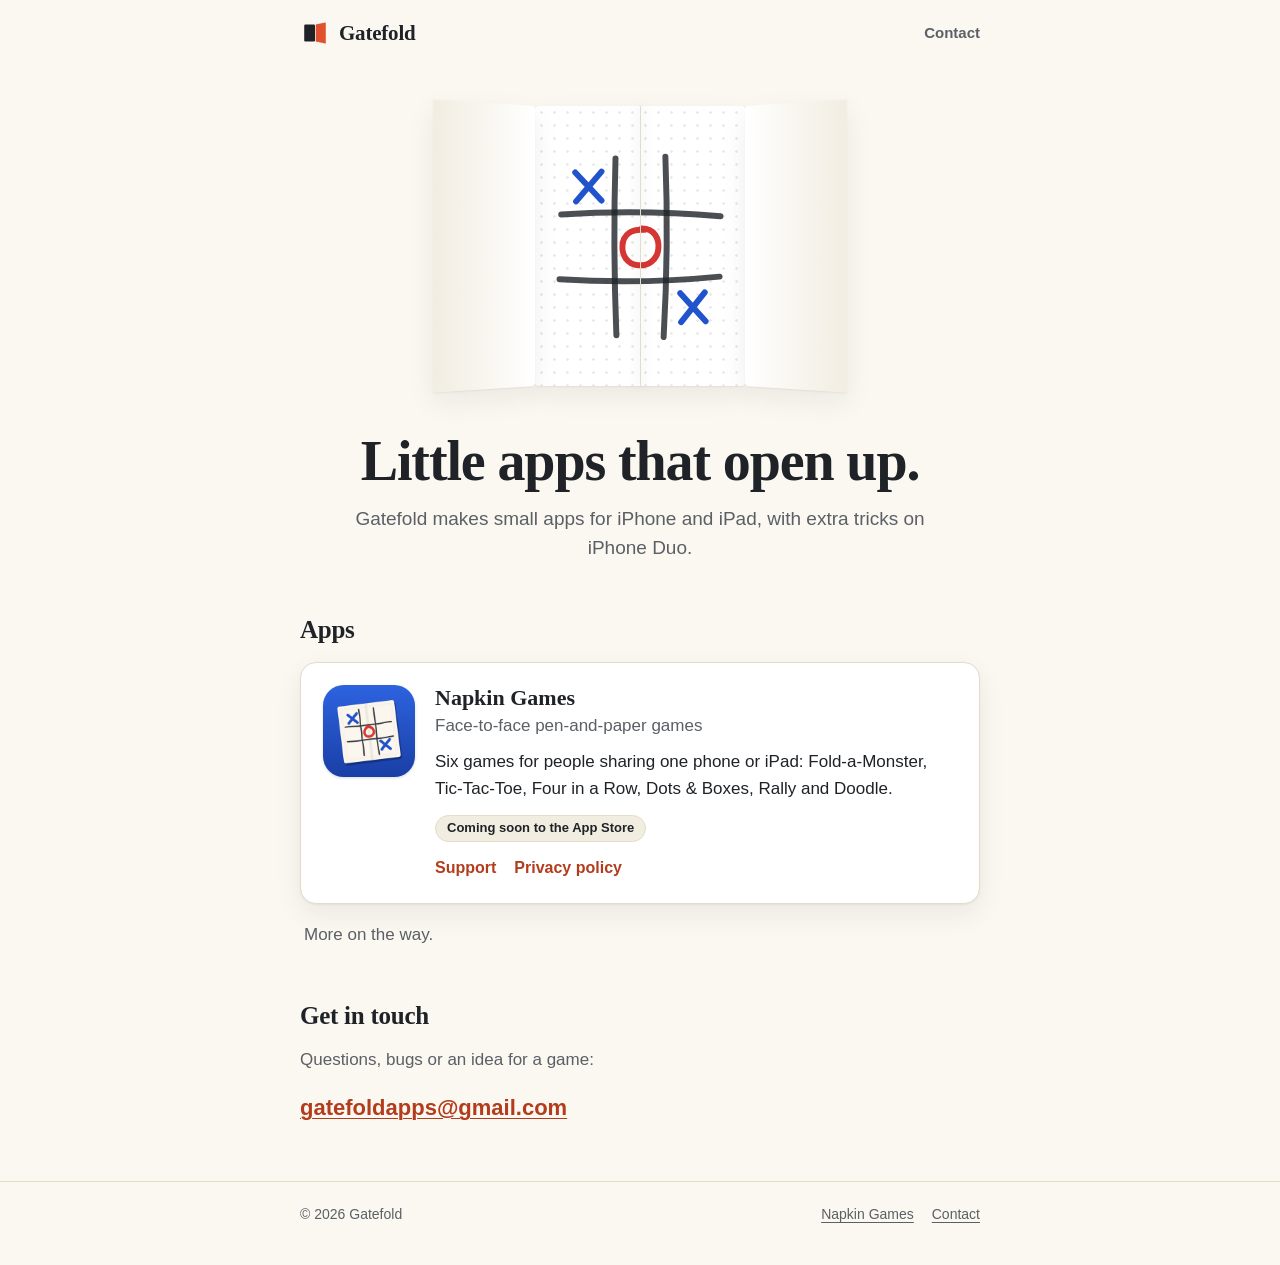
==== index.html @ 838ec7a2 "Add files via upload" ====
<!doctype html>
<html lang="en">
<head>
  <meta charset="utf-8">
  <meta name="viewport" content="width=device-width, initial-scale=1">
  <title>Gatefold</title>
  <meta name="description" content="Gatefold makes small apps for iPhone and iPad, with extra tricks on iPhone Duo. Home of Napkin Games.">
  <meta name="theme-color" content="#fbf8f1" media="(prefers-color-scheme: light)">
  <meta name="theme-color" content="#161513" media="(prefers-color-scheme: dark)">
  <link rel="canonical" href="https://gatefoldapps.github.io/">
  <link rel="icon" href="favicon.svg" type="image/svg+xml">
  <link rel="apple-touch-icon" href="apple-touch-icon.png">
  <meta property="og:type" content="website">
  <meta property="og:title" content="Gatefold">
  <meta property="og:description" content="Little apps that open up. Home of Napkin Games.">
  <meta property="og:url" content="https://gatefoldapps.github.io/">
  <meta property="og:image" content="https://gatefoldapps.github.io/assets/gatefold-share.png">
  <meta name="twitter:card" content="summary">
  <link rel="stylesheet" href="assets/site.css">
</head>
<body>
  <a class="skip" href="#main">Skip to content</a>

  <header class="site-header">
    <div class="wrap">
      <a class="brand" href="./" aria-label="Gatefold home">
        <svg class="mark" viewBox="0 0 64 64" aria-hidden="true"><rect class="ink" x="9" y="14" width="23" height="36" rx="2.5"/><path class="flap" d="M33.5 14 L53.6 9.4 Q55 9.1 55 10.5 L55 53.5 Q55 54.9 53.6 54.6 L33.5 50 Z"/></svg>
        Gatefold
      </a>
      <a class="header-link" href="mailto:gatefoldapps@gmail.com">Contact</a>
    </div>
  </header>

  <main id="main" class="wrap">
    <section class="hero">
      <div class="fold-stage" aria-hidden="true">
        <div class="fold-art">
          <div class="fold-inside">
            <svg viewBox="0 0 120 160">
              <path class="doodle grid draw d1" pathLength="1" d="M46 30 Q44.5 80 46.5 131"/>
              <path class="doodle grid draw d2" pathLength="1" d="M74.5 29 Q76.5 80 73.5 132"/>
              <path class="doodle grid draw d3" pathLength="1" d="M15 62 Q60 59 106 63"/>
              <path class="doodle grid draw d4" pathLength="1" d="M14 99 Q60 102 105.5 97.5"/>
              <path class="doodle x draw d5" pathLength="1" d="M23 38 L38 54 M38 37.5 L23.5 54.5"/>
              <path class="doodle o draw d6" pathLength="1" d="M61 70 C68.5 70 71 76 70.5 81.5 C70 88 64.5 91.5 59 91 C52.5 90.5 49.5 85 50 79.5 C50.5 73.5 55 70 62.5 70.8"/>
              <path class="doodle x draw d7" pathLength="1" d="M83 107 L97.5 123 M97 106.5 L83.5 123.5"/>
            </svg>
          </div>
          <div class="flap flap-l"><span class="front"></span><span class="back"></span></div>
          <div class="flap flap-r"><span class="front"></span><span class="back"></span></div>
        </div>
      </div>
      <h1>Little apps that open&nbsp;up.</h1>
      <p class="lead">Gatefold makes small apps for iPhone and iPad, with extra tricks on iPhone&nbsp;Duo.</p>
    </section>

    <section aria-labelledby="apps-title" style="margin-top: 52px">
      <h2 id="apps-title" class="section-title">Apps</h2>
      <article class="app-card">
        <img src="assets/napkin-games-icon.png" width="92" height="92" alt="Napkin Games app icon">
        <div>
          <h3><a href="napkin-games/">Napkin Games</a></h3>
          <p class="tagline">Face-to-face pen-and-paper games</p>
          <p>Six games for people sharing one phone or iPad: Fold-a-Monster, Tic-Tac-Toe, Four in a Row, Dots &amp; Boxes, Rally and Doodle.</p>
          <span class="badge">Coming soon to the App Store</span>
          <nav class="links" aria-label="Napkin Games">
            <a href="napkin-games/">Support</a>
            <a href="napkin-games/privacy/">Privacy policy</a>
          </nav>
        </div>
      </article>
      <p class="more">More on the way.</p>
    </section>

    <section class="contact" aria-labelledby="contact-title">
      <h2 id="contact-title" class="section-title">Get in touch</h2>
      <p>Questions, bugs or an idea for a game:</p>
      <a class="email" href="mailto:gatefoldapps@gmail.com">gatefoldapps@gmail.com</a>
    </section>
  </main>

  <footer class="site-footer">
    <div class="wrap">
      <span>&copy; 2026 Gatefold</span>
      <nav aria-label="Footer">
        <a href="napkin-games/">Napkin Games</a>
        <a href="mailto:gatefoldapps@gmail.com">Contact</a>
      </nav>
    </div>
  </footer>
</body>
</html>
---- assets/site.css ----
/* Gatefold site styles. Plain CSS, no build step. */

@font-face {
  font-family: "Kalam";
  src: url("fonts/kalam-bold.woff2") format("woff2");
  font-weight: 700;
  font-style: normal;
  font-display: swap;
}

:root {
  color-scheme: light dark;
  --paper: #fbf8f1;
  --paper-raised: #ffffff;
  --paper-sunk: #f2ede1;
  --ink: #1f2328;
  --ink-soft: #5b5f66;
  --rule: #e3dccb;
  --accent: #e0522f;
  --accent-ink: #b33c1c;
  --blue: #2154cc;
  --red: #d63633;
  --green: #218a52;
  --dot: rgba(31, 35, 40, 0.1);
  --shadow: 0 1px 2px rgba(31, 35, 40, 0.06), 0 10px 28px rgba(31, 35, 40, 0.07);
  --radius: 16px;
  --sans: -apple-system, BlinkMacSystemFont, "Segoe UI", Roboto, Helvetica, Arial, sans-serif;
  --serif: ui-serif, "New York", "Iowan Old Style", Georgia, serif;
  --hand: "Kalam", "Marker Felt", "Comic Sans MS", cursive;
}

@media (prefers-color-scheme: dark) {
  :root {
    --paper: #161513;
    --paper-raised: #201e1b;
    --paper-sunk: #2a2723;
    --ink: #eee8dc;
    --ink-soft: #aba498;
    --rule: #38332c;
    --accent: #ff7b57;
    --accent-ink: #ff9375;
    --blue: #93afff;
    --red: #ff8077;
    --green: #6fd39b;
    --dot: rgba(238, 232, 220, 0.08);
    --shadow: 0 1px 2px rgba(0, 0, 0, 0.45), 0 10px 28px rgba(0, 0, 0, 0.35);
  }
}

* { box-sizing: border-box; }

html { -webkit-text-size-adjust: 100%; }

body {
  margin: 0;
  background: var(--paper);
  color: var(--ink);
  font: 17px/1.55 var(--sans);
  -webkit-font-smoothing: antialiased;
  overflow-x: hidden;
}

a {
  color: inherit;
  text-decoration-thickness: 1px;
  text-underline-offset: 3px;
}

a:focus-visible {
  outline: 3px solid var(--accent);
  outline-offset: 3px;
  border-radius: 4px;
}

img { max-width: 100%; }

.wrap {
  max-width: 720px;
  margin: 0 auto;
  padding: 0 20px;
}

h1, h2, h3 { margin: 0 0 0.5em; line-height: 1.2; }
p { margin: 0 0 1em; }
ul { margin: 0 0 1em; padding-left: 1.25em; }
li + li { margin-top: 0.35em; }

.skip {
  position: absolute;
  left: -999px;
  top: 8px;
  background: var(--paper-raised);
  padding: 8px 14px;
  border-radius: 8px;
  z-index: 10;
}
.skip:focus { left: 12px; }

/* Header and footer */

.site-header { padding: 18px 0 6px; }
.site-header .wrap {
  display: flex;
  align-items: center;
  justify-content: space-between;
  gap: 12px;
}

.brand {
  display: inline-flex;
  align-items: center;
  gap: 9px;
  font: 600 21px/1 var(--serif);
  letter-spacing: -0.01em;
  text-decoration: none;
  color: var(--ink);
}
.brand svg { width: 30px; height: 30px; flex: none; }

.mark .ink { fill: var(--ink); }
.mark .flap { fill: var(--accent); }

.header-link {
  font-size: 15px;
  font-weight: 600;
  color: var(--ink-soft);
  text-decoration: none;
}
.header-link:hover { color: var(--ink); }

.site-footer {
  margin-top: 56px;
  border-top: 1px solid var(--rule);
  padding: 22px 0 40px;
  color: var(--ink-soft);
  font-size: 14px;
}
.site-footer .wrap {
  display: flex;
  flex-wrap: wrap;
  justify-content: space-between;
  gap: 8px 20px;
}
.site-footer a { color: var(--ink-soft); }
.site-footer nav { display: flex; flex-wrap: wrap; gap: 6px 18px; }

/* Studio home */

.hero { text-align: center; padding: 18px 0 0; }
.hero h1 {
  font: 600 clamp(36px, 8vw, 56px)/1.06 var(--serif);
  letter-spacing: -0.02em;
  margin: 0 0 14px;
}
.lead {
  font-size: 19px;
  line-height: 1.5;
  color: var(--ink-soft);
  max-width: 34em;
}
.hero .lead { margin: 0 auto; }

/* The gatefold that opens on load */

.fold-stage {
  overflow: hidden;
  padding: 34px 0 46px;
}
.fold-art {
  --w: min(210px, 44vw);
  position: relative;
  width: var(--w);
  aspect-ratio: 3 / 4;
  margin: 0 auto;
  perspective: 1100px;
}
.fold-inside {
  position: absolute;
  inset: 0;
  border-radius: 4px;
  background:
    radial-gradient(var(--dot) 1.2px, transparent 1.5px) 0 0 / 13px 13px,
    var(--paper-raised);
  box-shadow: var(--shadow);
}
.fold-inside::after {
  content: "";
  position: absolute;
  top: 0;
  bottom: 0;
  left: calc(50% - 0.5px);
  width: 1px;
  background: var(--rule);
  box-shadow: 0 0 12px 3px rgba(0, 0, 0, 0.05);
}
.fold-inside svg {
  position: absolute;
  inset: 0;
  width: 100%;
  height: 100%;
}
.doodle {
  fill: none;
  stroke-width: 3.4;
  stroke-linecap: round;
  stroke-linejoin: round;
}
.doodle.grid { stroke: var(--ink); opacity: 0.8; }
.doodle.x { stroke: var(--blue); }
.doodle.o { stroke: var(--red); }

.flap {
  position: absolute;
  top: 0;
  bottom: 0;
  width: 50%;
  transform-style: preserve-3d;
}
.flap-l { left: 0; transform-origin: left center; }
.flap-r { right: 0; transform-origin: right center; }
.flap > span {
  position: absolute;
  inset: 0;
  -webkit-backface-visibility: hidden;
  backface-visibility: hidden;
}
.flap .front { background: var(--accent); }
.flap-l .front { border-radius: 4px 0 0 4px; box-shadow: inset -1px 0 0 rgba(0, 0, 0, 0.18); }
.flap-r .front { border-radius: 0 4px 4px 0; }
.flap .back {
  transform: rotateY(180deg);
  background: linear-gradient(90deg, var(--paper-sunk), var(--paper-raised));
  box-shadow: var(--shadow);
}
.flap-l .back { border-radius: 0 4px 4px 0; }
.flap-r .back { border-radius: 4px 0 0 4px; background: linear-gradient(270deg, var(--paper-sunk), var(--paper-raised)); }

.flap-l { animation: open-left 1.25s cubic-bezier(0.3, 0.75, 0.25, 1) 0.35s both; }
.flap-r { animation: open-right 1.25s cubic-bezier(0.3, 0.75, 0.25, 1) 0.5s both; }

@keyframes open-left {
  from { transform: rotateY(0deg); }
  to { transform: rotateY(-152deg); }
}
@keyframes open-right {
  from { transform: rotateY(0deg); }
  to { transform: rotateY(152deg); }
}

.doodle.draw {
  /* Dash 1, gap 2: hidden at offset 1 with no stray round caps, fully drawn at 0. */
  stroke-dasharray: 1 2;
  stroke-dashoffset: 1;
  animation: draw 0.45s ease-out forwards;
}
.doodle.d1 { animation-delay: 1.2s; }
.doodle.d2 { animation-delay: 1.35s; }
.doodle.d3 { animation-delay: 1.5s; }
.doodle.d4 { animation-delay: 1.65s; }
.doodle.d5 { animation-delay: 1.95s; }
.doodle.d6 { animation-delay: 2.3s; }
.doodle.d7 { animation-delay: 2.65s; }

@keyframes draw { to { stroke-dashoffset: 0; } }

@media (prefers-reduced-motion: reduce) {
  .flap-l, .flap-r, .doodle.draw { animation: none; }
  .flap-l { transform: rotateY(-152deg); }
  .flap-r { transform: rotateY(152deg); }
  .doodle.draw { stroke-dashoffset: 0; }
}

/* App cards */

.section-title {
  font: 600 25px/1.25 var(--serif);
  letter-spacing: -0.01em;
  margin: 0 0 16px;
}

.app-card {
  display: grid;
  grid-template-columns: 92px 1fr;
  gap: 20px;
  align-items: start;
  padding: 22px;
  background: var(--paper-raised);
  border: 1px solid var(--rule);
  border-radius: var(--radius);
  box-shadow: var(--shadow);
}
.app-card img {
  display: block;
  width: 92px;
  height: 92px;
  border-radius: 22.5%;
  box-shadow: 0 1px 3px rgba(0, 0, 0, 0.15);
}
.app-card h3 {
  font: 600 22px/1.2 var(--serif);
  margin: 0 0 2px;
}
.app-card h3 a { text-decoration: none; }
.app-card h3 a:hover { text-decoration: underline; }
.app-card .tagline { color: var(--ink-soft); margin: 0 0 10px; }
.app-card p { margin: 0 0 12px; }

.badge {
  display: inline-block;
  font-size: 13px;
  font-weight: 600;
  line-height: 1.3;
  padding: 4px 11px;
  border-radius: 999px;
  background: var(--paper-sunk);
  border: 1px solid var(--rule);
}

.links {
  display: flex;
  flex-wrap: wrap;
  gap: 6px 18px;
  margin-top: 14px;
  font-weight: 600;
  font-size: 16px;
}
.links a { color: var(--accent-ink); text-decoration: none; }
.links a:hover { text-decoration: underline; }

.more { color: var(--ink-soft); margin: 18px 4px 0; }

.contact {
  margin-top: 52px;
}
.contact p { color: var(--ink-soft); }
.email {
  font-size: clamp(19px, 5vw, 22px);
  font-weight: 600;
  color: var(--accent-ink);
  word-break: break-word;
}

@media (max-width: 440px) {
  .app-card { grid-template-columns: 64px 1fr; gap: 14px; padding: 18px 16px; }
  .app-card img { width: 64px; height: 64px; }
}

/* Napkin Games pages */

body.napkin {
  background:
    radial-gradient(var(--dot) 1.3px, transparent 1.6px) 0 0 / 22px 22px,
    var(--paper);
}

.napkin .hand,
.napkin h1,
.napkin h2 {
  font-family: var(--hand);
  font-weight: 700;
  color: var(--blue);
  letter-spacing: 0;
}

.app-hero {
  display: flex;
  flex-wrap: wrap;
  align-items: center;
  gap: 16px 22px;
  padding: 22px 0 6px;
}
.app-hero img {
  width: 112px;
  height: 112px;
  border-radius: 22.5%;
  box-shadow: 0 2px 10px rgba(0, 0, 0, 0.14);
  flex: none;
}
.app-hero h1 {
  font-size: clamp(42px, 10vw, 60px);
  line-height: 1;
  margin: 0 0 6px;
}
.app-hero .subtitle {
  font-size: 19px;
  color: var(--ink-soft);
  margin: 0 0 12px;
}

.napkin .lead { margin: 18px 0 0; color: var(--ink); }

.napkin h2 {
  font-size: 32px;
  line-height: 1.1;
  margin: 46px 0 18px;
}
.napkin h2::after {
  content: "";
  display: block;
  width: 92px;
  height: 10px;
  margin-top: 4px;
  background: var(--red);
  -webkit-mask: url("data:image/svg+xml,%3Csvg xmlns='http://www.w3.org/2000/svg' viewBox='0 0 92 10'%3E%3Cpath d='M2 6 Q9 1 16 5.5 T30 5 T44 5.5 T58 5 T72 5.5 T90 4.5' fill='none' stroke='black' stroke-width='3' stroke-linecap='round'/%3E%3C/svg%3E") no-repeat;
  mask: url("data:image/svg+xml,%3Csvg xmlns='http://www.w3.org/2000/svg' viewBox='0 0 92 10'%3E%3Cpath d='M2 6 Q9 1 16 5.5 T30 5 T44 5.5 T58 5 T72 5.5 T90 4.5' fill='none' stroke='black' stroke-width='3' stroke-linecap='round'/%3E%3C/svg%3E") no-repeat;
}

.games {
  list-style: none;
  padding: 0;
  margin: 0;
  display: grid;
  gap: 12px;
}
.games li {
  display: grid;
  grid-template-columns: 44px 1fr;
  gap: 14px;
  align-items: start;
  margin: 0;
  padding: 14px 16px;
  background: var(--paper-raised);
  border: 1px solid var(--rule);
  border-radius: 14px;
}
.games svg {
  width: 44px;
  height: 44px;
  fill: none;
  stroke-width: 3;
  stroke-linecap: round;
  stroke-linejoin: round;
}
.games .ink-blue { stroke: var(--blue); }
.games .ink-red { stroke: var(--red); }
.games .ink-green { stroke: var(--green); }
.games .ink-fold { stroke: var(--ink); opacity: 0.35; stroke-width: 1.5; stroke-dasharray: 3 3; }
.games .ink-pencil { stroke: var(--ink); opacity: 0.75; }
.games .fill-blue { fill: var(--blue); stroke: none; }
.games .fill-red { fill: var(--red); stroke: none; }
.games strong {
  display: block;
  font-family: var(--hand);
  font-size: 22px;
  line-height: 1.15;
  color: var(--ink);
  margin-bottom: 2px;
}
.games p { margin: 0; color: var(--ink-soft); }

.faq h3 {
  font-size: 18px;
  font-weight: 650;
  margin: 26px 0 6px;
}
.faq h3:first-of-type { margin-top: 0; }
.faq p, .faq ul { color: var(--ink); }
.faq p { margin: 0 0 0.6em; }

.contact-card {
  margin-top: 46px;
  padding: 24px 22px;
  background: var(--paper-raised);
  border: 1px solid var(--rule);
  border-radius: var(--radius);
  box-shadow: var(--shadow);
}
.contact-card h2 { margin-top: 0; }
.contact-card p { margin: 0 0 16px; }

.button {
  display: inline-block;
  padding: 12px 20px;
  border-radius: 12px;
  background: var(--blue);
  color: #fff;
  font-weight: 650;
  text-decoration: none;
}
.button:hover { filter: brightness(1.08); }
@media (prefers-color-scheme: dark) {
  .button { color: #10131c; }
}
.address {
  display: block;
  margin-top: 12px;
  color: var(--ink-soft);
  font-size: 15px;
  word-break: break-word;
}

/* Privacy policy */

.policy h1 {
  font-size: clamp(38px, 9vw, 52px);
  line-height: 1.05;
  margin: 22px 0 6px;
}
.policy .meta { color: var(--ink-soft); margin: 0 0 22px; }
.policy h2 {
  font-size: 26px;
  margin: 36px 0 10px;
}
.policy h2::after { width: 70px; }
.summary {
  padding: 18px 20px;
  border-radius: 14px;
  background: var(--paper-raised);
  border: 1px solid var(--rule);
  border-left: 5px solid var(--blue);
  font-size: 18px;
}
.summary p:last-child { margin-bottom: 0; }

/* 404 */

.lost {
  text-align: center;
  padding: 60px 0 20px;
}
.lost h1 {
  font: 600 clamp(32px, 7vw, 46px)/1.1 var(--serif);
  margin-bottom: 12px;
}
.lost p { color: var(--ink-soft); }
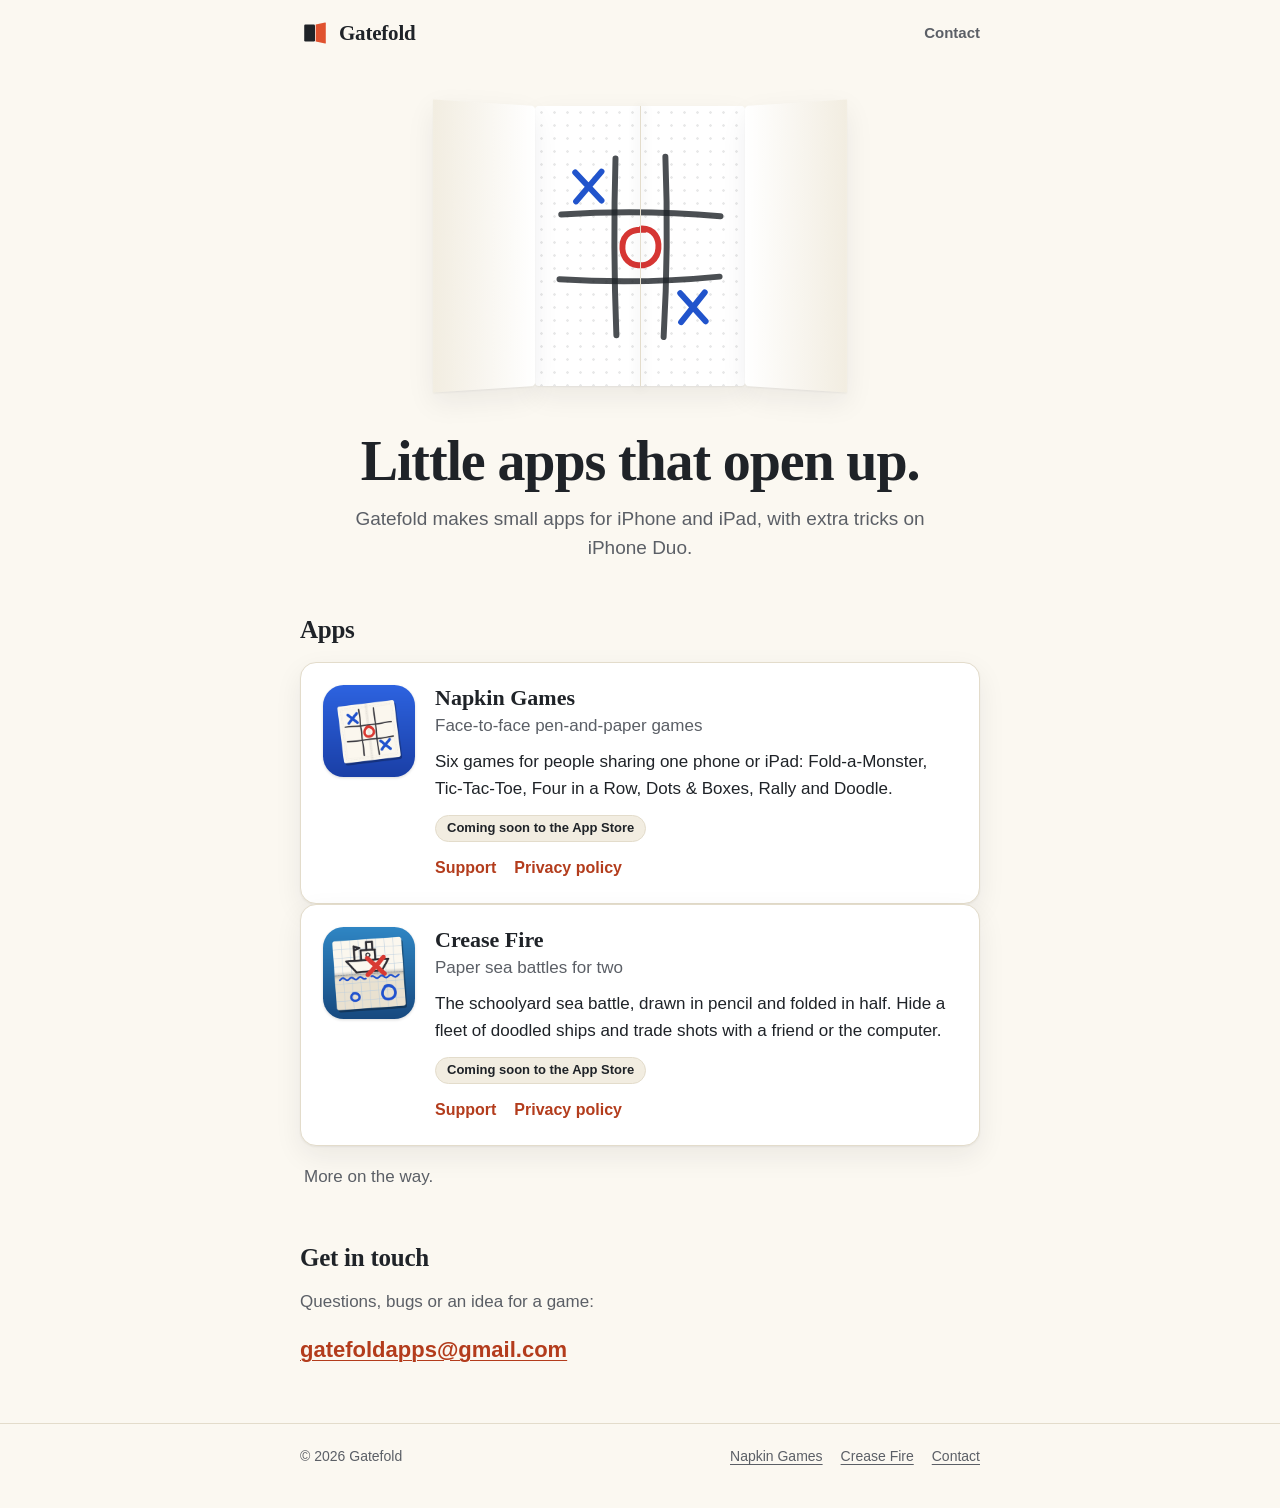
==== commit d8b318d7: "Add files via upload" ====
--- a/index.html
+++ b/index.html
@@ -4,7 +4,7 @@
   <meta charset="utf-8">
   <meta name="viewport" content="width=device-width, initial-scale=1">
   <title>Gatefold</title>
-  <meta name="description" content="Gatefold makes small apps for iPhone and iPad, with extra tricks on iPhone Duo. Home of Napkin Games.">
+  <meta name="description" content="Gatefold makes small apps for iPhone and iPad, with extra tricks on iPhone Duo. Home of Napkin Games and Crease Fire.">
   <meta name="theme-color" content="#fbf8f1" media="(prefers-color-scheme: light)">
   <meta name="theme-color" content="#161513" media="(prefers-color-scheme: dark)">
   <link rel="canonical" href="https://gatefoldapps.github.io/">
@@ -12,7 +12,7 @@
   <link rel="apple-touch-icon" href="apple-touch-icon.png">
   <meta property="og:type" content="website">
   <meta property="og:title" content="Gatefold">
-  <meta property="og:description" content="Little apps that open up. Home of Napkin Games.">
+  <meta property="og:description" content="Little apps that open up. Home of Napkin Games and Crease Fire.">
   <meta property="og:url" content="https://gatefoldapps.github.io/">
   <meta property="og:image" content="https://gatefoldapps.github.io/assets/gatefold-share.png">
   <meta name="twitter:card" content="summary">
@@ -69,6 +69,19 @@
           </nav>
         </div>
       </article>
+      <article class="app-card">
+        <img src="assets/crease-fire-icon.png" width="92" height="92" alt="Crease Fire app icon">
+        <div>
+          <h3><a href="crease-fire/">Crease Fire</a></h3>
+          <p class="tagline">Paper sea battles for two</p>
+          <p>The schoolyard sea battle, drawn in pencil and folded in half. Hide a fleet of doodled ships and trade shots with a friend or the computer.</p>
+          <span class="badge">Coming soon to the App Store</span>
+          <nav class="links" aria-label="Crease Fire">
+            <a href="crease-fire/">Support</a>
+            <a href="crease-fire/privacy/">Privacy policy</a>
+          </nav>
+        </div>
+      </article>
       <p class="more">More on the way.</p>
     </section>
 
@@ -84,6 +97,7 @@
       <span>&copy; 2026 Gatefold</span>
       <nav aria-label="Footer">
         <a href="napkin-games/">Napkin Games</a>
+        <a href="crease-fire/">Crease Fire</a>
         <a href="mailto:gatefoldapps@gmail.com">Contact</a>
       </nav>
     </div>
